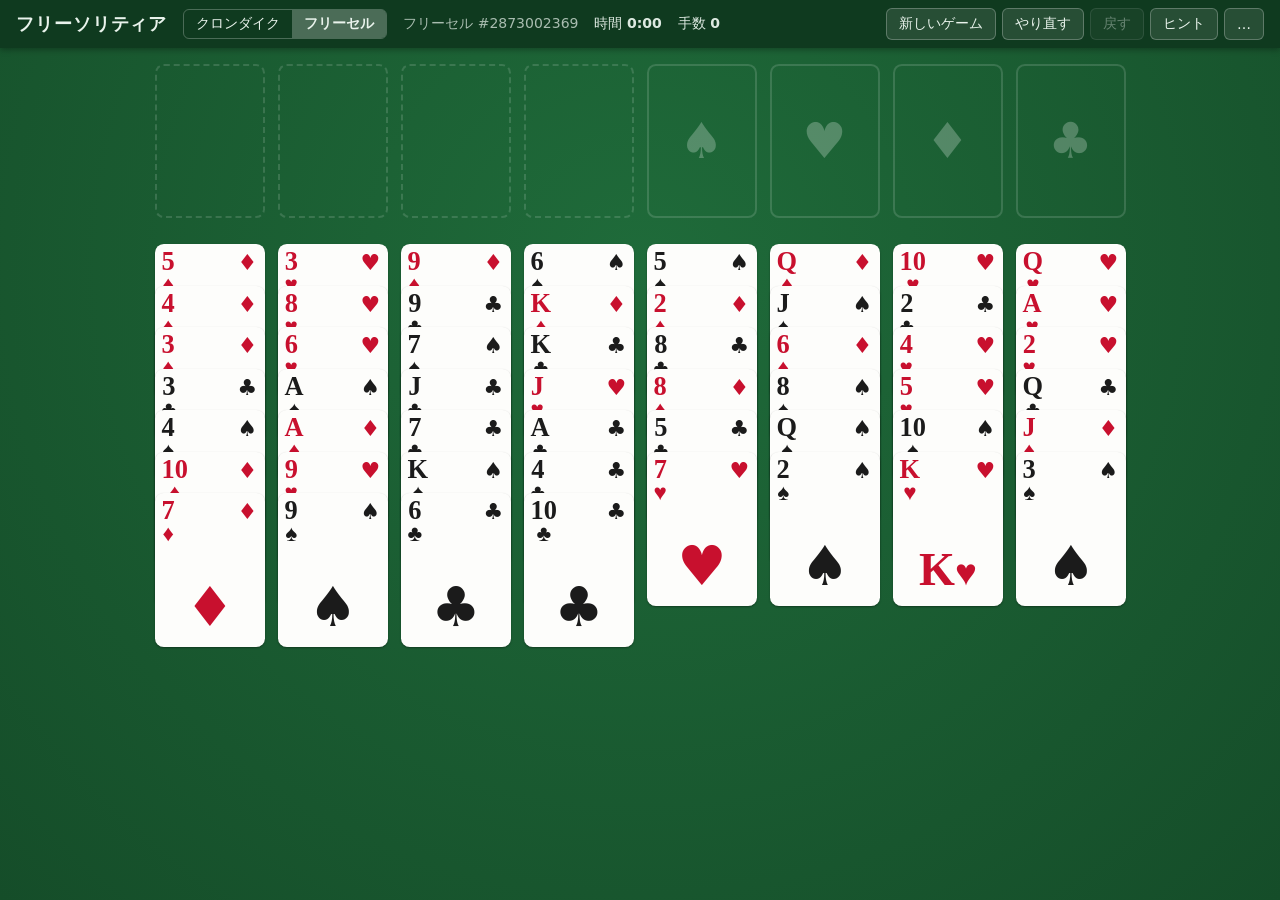
==== freecell.html @ f9625cfc "Add FreeCell with guaranteed-winnable random deals - fc-solver.js: deal generator and best-first sol" ====
<!DOCTYPE html>
<html lang="ja">
<head>
<meta charset="utf-8">
<meta name="viewport" content="width=device-width, initial-scale=1">
<title>フリーセル - フリーソリティア</title>
<meta name="description" content="無料で遊べるフリーセル。毎回その場で新しい配置を生成し、すべてクリア可能な配置だけを配ります。">
<link rel="stylesheet" href="style.css">
</head>
<body>
<header class="bar">
  <h1 class="logo">フリーソリティア</h1>
  <nav class="games"><a href="index.html">クロンダイク</a><a href="freecell.html" class="on">フリーセル</a></nav>
  <div class="info">
    <span id="dealNo" title="ゲーム番号">#-</span>
    <span>時間 <b id="time">0:00</b></span>
    <span>手数 <b id="moves">0</b></span>
  </div>
  <nav class="actions">
    <button id="btnNew" title="新しいゲーム (N)">新しいゲーム</button>
    <button id="btnRestart" title="同じ配置で最初から">やり直す</button>
    <button id="btnUndo" title="元に戻す (Ctrl+Z)">戻す</button>
    <button id="btnHint" title="ヒント (H)">ヒント</button>
    <button id="btnMenu" title="その他">…</button>
  </nav>
</header>

<main id="board" aria-label="ゲーム盤"></main>
<div id="toast" role="status"></div>

<dialog id="menu">
  <h2>メニュー</h2>
  <div class="menu-row">
    <label for="seedInput">番号を指定して遊ぶ</label>
    <div class="seed-form">
      <input id="seedInput" type="number" min="0" max="4294967295" placeholder="0〜4294967295">
      <button id="btnSeed">配る</button>
    </div>
  </div>
  <h3>成績</h3>
  <table class="stats">
    <thead><tr><th></th><th>フリーセル</th></tr></thead>
    <tbody id="statsBody"></tbody>
  </table>
  <h3>遊び方</h3>
  <ul class="help">
    <li>配置はその場でランダムに生成され、コンピュータが解けることを確認した配置だけが配られます（約43億通り）。</li>
    <li>左上の4つがフリーセル（カードを1枚ずつ置ける場所）、右上が組札です。</li>
    <li>場の列には「数字が1つ小さく、色が違う」カードを重ねられます。空いた列には何でも置けます。</li>
    <li>並んだカードはまとめて動かせます（動かせる枚数＝(空きセル数+1)×2<sup>空き列数</sup>）。</li>
    <li>ドラッグで移動、クリックで置ける場所へ自動移動。不要になったカードは自動で組札へ移ります。</li>
    <li>キー操作：N 新しいゲーム ／ Ctrl+Z・Backspace 戻す ／ H ヒント</li>
  </ul>
  <div class="menu-foot">
    <button id="btnResetStats" class="subtle">成績をリセット</button>
    <button id="btnCloseMenu">閉じる</button>
  </div>
</dialog>

<dialog id="winDlg">
  <h2>クリア！</h2>
  <p id="winText"></p>
  <div class="menu-foot">
    <button id="btnWinNew" class="primary">次のゲーム</button>
  </div>
</dialog>
<canvas id="fx"></canvas>

<script src="common.js"></script>
<script src="fc-solver.js"></script>
<script src="freecell.js"></script>
</body>
</html>
---- style.css ----
:root {
  --felt: #1f6b3a;
  --felt-dark: #154d29;
  --bar: #0f3a1f;
  --bar-text: #e9f3ec;
  --card: #fdfdfb;
  --red: #c8102e;
  --black: #1b1b1b;
  --slot: rgba(255,255,255,.14);
  --hl: #ffd34d;
  --cw: 90px;
  --ch: 128px;
}
* { box-sizing: border-box; }
html, body { margin: 0; height: 100%; }
body {
  background: radial-gradient(ellipse at 50% 30%, var(--felt) 0%, var(--felt-dark) 100%) fixed;
  color: var(--bar-text);
  font-family: system-ui, -apple-system, "Segoe UI", "Hiragino Kaku Gothic ProN", "Yu Gothic UI", Meiryo, sans-serif;
  overflow-x: hidden;
  user-select: none; -webkit-user-select: none;
}
.bar {
  display: flex; align-items: center; gap: 16px; flex-wrap: wrap;
  padding: 8px 16px; background: var(--bar); box-shadow: 0 2px 6px rgba(0,0,0,.3);
}
.logo { font-size: 18px; margin: 0; font-weight: 700; letter-spacing: .05em; }
.games { display: flex; border: 1px solid rgba(255,255,255,.25); border-radius: 6px; overflow: hidden; }
.games a { color: var(--bar-text); text-decoration: none; font-size: 14px; padding: 5px 12px; }
.games a:hover { background: rgba(255,255,255,.15); }
.games a.on { background: rgba(255,255,255,.25); font-weight: 700; }
.info { display: flex; gap: 16px; font-size: 14px; opacity: .95; font-variant-numeric: tabular-nums; }
.info b { font-weight: 600; }
#dealNo { opacity: .75; }
.actions { margin-left: auto; display: flex; gap: 6px; flex-wrap: wrap; }
button, select {
  font: inherit; font-size: 14px; color: var(--bar-text); background: rgba(255,255,255,.1);
  border: 1px solid rgba(255,255,255,.25); border-radius: 6px; padding: 6px 12px; cursor: pointer;
}
button:hover, select:hover { background: rgba(255,255,255,.2); }
button:disabled { opacity: .4; cursor: default; }
select option { color: #000; }
button.primary { background: #f0c541; color: #222; border-color: #f0c541; font-weight: 700; }
button.subtle { background: transparent; }

#board { position: relative; margin: 0 auto; touch-action: none; }
.slot {
  position: absolute; width: var(--cw); height: var(--ch); border-radius: calc(var(--cw) * .08);
  border: 2px solid var(--slot); display: flex; align-items: center; justify-content: center;
  color: rgba(255,255,255,.25); font-size: calc(var(--cw) * .45);
}
.slot.stock { cursor: pointer; }
.slot.cell { border-style: dashed; }
.slot.stock::after { content: "↻"; }
.slot.stock.done::after { content: "✕"; font-size: .6em; }

.card {
  position: absolute; left: 0; top: 0; width: var(--cw); height: var(--ch);
  border-radius: calc(var(--cw) * .08); background: var(--card);
  box-shadow: 0 1px 2px rgba(0,0,0,.35);
  transition: transform .18s ease-out;
  will-change: transform; cursor: default;
}
.card.anim-off { transition: none; }
.card.movable { cursor: grab; }
.card.dragging { cursor: grabbing; box-shadow: 0 8px 18px rgba(0,0,0,.45); }
.card .f { position: absolute; inset: 0; border-radius: inherit; overflow: hidden; }
.card.red .f { color: var(--red); }
.card.black .f { color: var(--black); }
.card .tl { position: absolute; left: 6%; top: 3%; line-height: .95; font-weight: 700; text-align: center;
  font-size: calc(var(--cw) * .24); font-family: Georgia, "Times New Roman", serif; }
.card .tl small { display: block; font-size: .85em; }
.card .tr { position: absolute; right: 7%; top: 4%; font-size: calc(var(--cw) * .2); }
.card .mid { position: absolute; left: 0; right: 0; bottom: 8%; text-align: center; font-size: calc(var(--cw) * .5); line-height: 1; }
.card .mid.face { font-family: Georgia, serif; font-weight: 700; font-size: calc(var(--cw) * .42); }
.card .mid.face i { font-style: normal; font-size: .8em; }
.card.down { background:
    repeating-linear-gradient(45deg, rgba(255,255,255,.12) 0 4px, transparent 4px 8px),
    linear-gradient(135deg, #2f5fb3, #1d3f80);
  border: 3px solid #fff; cursor: default; }
.card.down .f { display: none; }
.card.down.stockcard { cursor: pointer; }
.card.hint { box-shadow: 0 0 0 3px var(--hl), 0 0 14px 3px var(--hl); }
.slot.hint { border-color: var(--hl); box-shadow: 0 0 14px 3px var(--hl); }
.card.shake { animation: shake .3s; }
@keyframes shake { 25% { margin-left: -5px; } 75% { margin-left: 5px; } }

#toast {
  position: fixed; left: 50%; bottom: 24px; transform: translateX(-50%) translateY(20px);
  background: rgba(0,0,0,.8); color: #fff; padding: 10px 18px; border-radius: 8px; font-size: 14px;
  opacity: 0; pointer-events: none; transition: opacity .2s, transform .2s; max-width: calc(100% - 32px); text-align: center;
}
#toast.show { opacity: 1; transform: translateX(-50%) translateY(0); }

dialog {
  border: none; border-radius: 12px; padding: 20px 24px; max-width: min(520px, calc(100% - 32px));
  background: #fff; color: #222; box-shadow: 0 10px 40px rgba(0,0,0,.4);
}
dialog::backdrop { background: rgba(0,0,0,.45); }
dialog h2 { margin: 0 0 12px; font-size: 20px; }
dialog h3 { margin: 18px 0 8px; font-size: 15px; }
dialog button, dialog input { color: #222; background: #f2f2f2; border: 1px solid #ccc; }
dialog button:hover { background: #e6e6e6; }
dialog button.primary { background: #f0c541; border-color: #e0b530; }
.menu-row label { font-size: 14px; display: block; margin-bottom: 6px; }
.seed-form { display: flex; gap: 6px; }
.seed-form input { flex: 1; font: inherit; padding: 6px 8px; border-radius: 6px; min-width: 0; }
.stats { border-collapse: collapse; width: 100%; font-size: 14px; font-variant-numeric: tabular-nums; }
.stats th, .stats td { padding: 4px 8px; border-bottom: 1px solid #eee; text-align: right; }
.stats th:first-child, .stats td:first-child { text-align: left; }
.help { font-size: 13px; line-height: 1.6; padding-left: 20px; margin: 0; color: #444; }
.menu-foot { display: flex; justify-content: space-between; gap: 8px; margin-top: 18px; }
#winDlg { text-align: center; }
#winDlg .menu-foot { justify-content: center; }
#winText { font-size: 15px; line-height: 1.7; }
#fx { position: fixed; inset: 0; pointer-events: none; z-index: 5; }

@media (max-width: 700px) {
  .bar { gap: 8px; padding: 6px 10px; }
  .logo { font-size: 15px; }
  .actions { margin-left: 0; }
  button, select { padding: 5px 8px; font-size: 13px; }
}
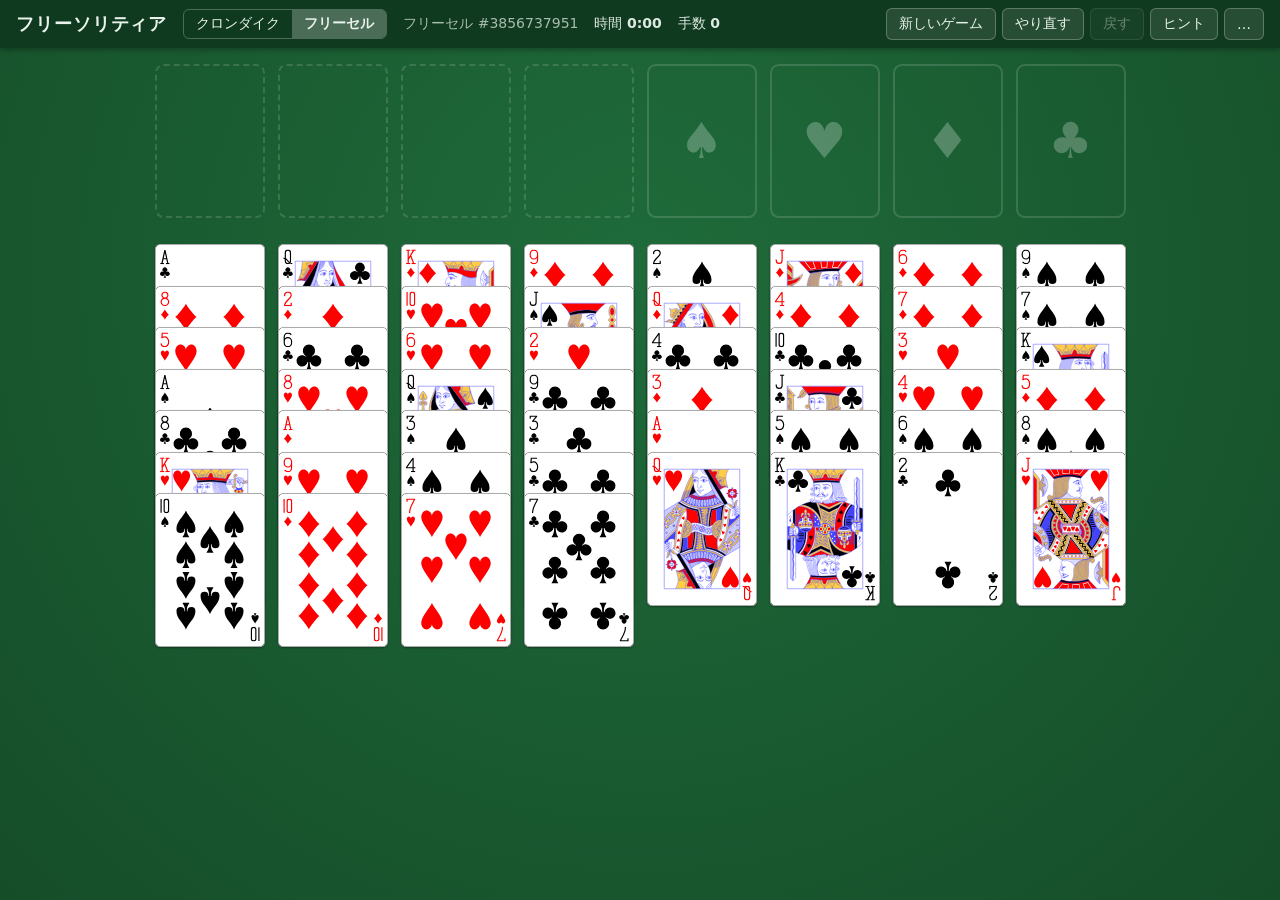
==== commit ebce834b: "Use classic illustrated card faces (CC0) with a simple-design option Card SVGs are Adrian Kennard's " ====
--- a/freecell.html
+++ b/freecell.html
@@ -30,6 +30,13 @@
 
 <dialog id="menu">
   <h2>メニュー</h2>
+  <div class="menu-row">
+    <label for="cardStyle">カードのデザイン</label>
+    <select id="cardStyle">
+      <option value="classic">クラシック（絵札あり）</option>
+      <option value="simple">シンプル（大きな文字で見やすい）</option>
+    </select>
+  </div>
   <div class="menu-row">
     <label for="seedInput">番号を指定して遊ぶ</label>
     <div class="seed-form">
--- a/style.css
+++ b/style.css
@@ -74,6 +74,10 @@
 .card .mid { position: absolute; left: 0; right: 0; bottom: 8%; text-align: center; font-size: calc(var(--cw) * .5); line-height: 1; }
 .card .mid.face { font-family: Georgia, serif; font-weight: 700; font-size: calc(var(--cw) * .42); }
 .card .mid.face i { font-style: normal; font-size: .8em; }
+.card .art { display: none; position: absolute; inset: 0; width: 100%; height: 100%; pointer-events: none; }
+.classic .card .art { display: block; }
+.classic .card .simple { display: none; }
+.classic .card { border-radius: calc(var(--cw) * .05); }
 .card.down { background:
     repeating-linear-gradient(45deg, rgba(255,255,255,.12) 0 4px, transparent 4px 8px),
     linear-gradient(135deg, #2f5fb3, #1d3f80);
@@ -102,6 +106,8 @@
 dialog button, dialog input { color: #222; background: #f2f2f2; border: 1px solid #ccc; }
 dialog button:hover { background: #e6e6e6; }
 dialog button.primary { background: #f0c541; border-color: #e0b530; }
+.menu-row { margin-bottom: 12px; }
+.menu-row select { color: #222; background: #f2f2f2; border: 1px solid #ccc; }
 .menu-row label { font-size: 14px; display: block; margin-bottom: 6px; }
 .seed-form { display: flex; gap: 6px; }
 .seed-form input { flex: 1; font: inherit; padding: 6px 8px; border-radius: 6px; min-width: 0; }
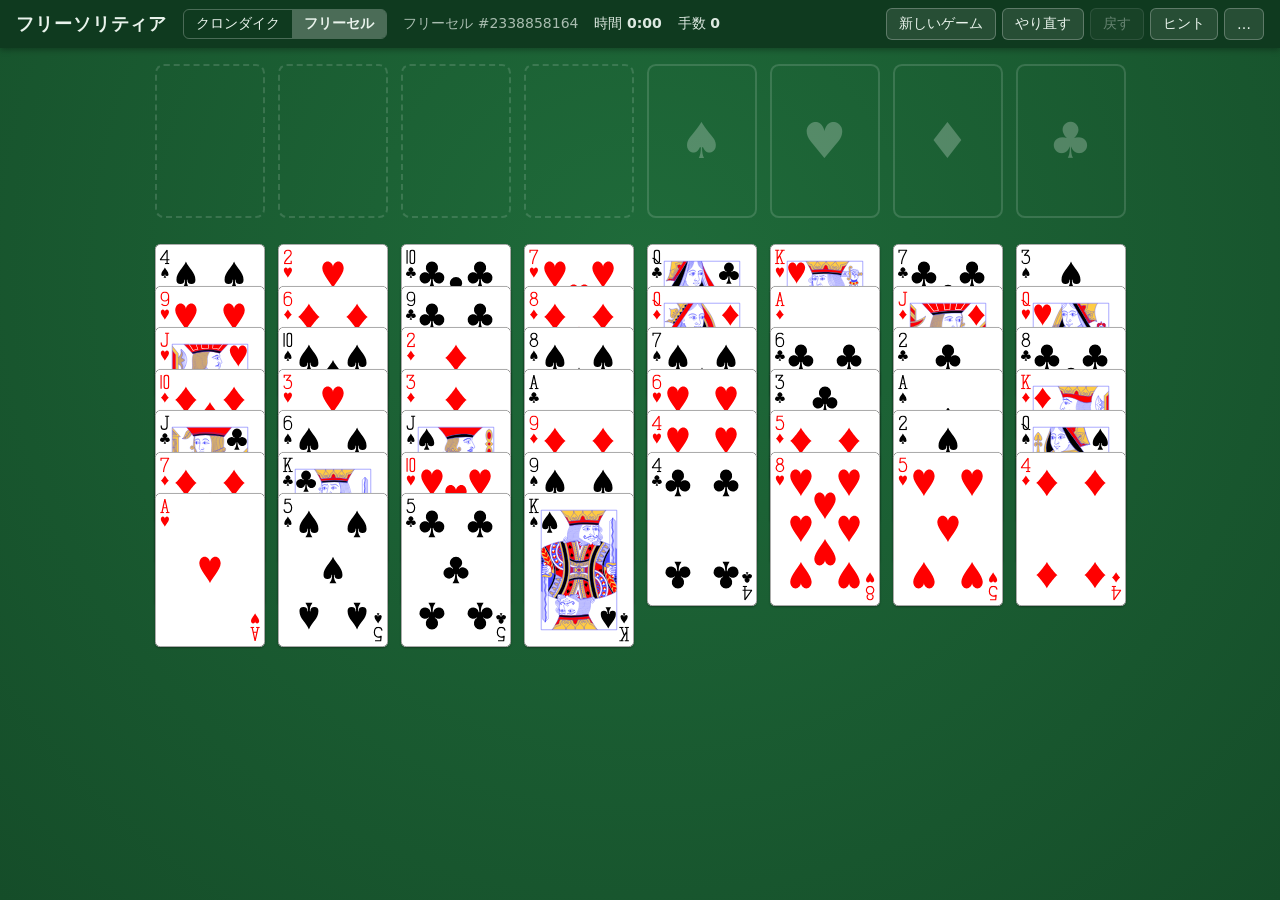
==== commit 0525dbbb: "Add version query to script/style URLs so browsers load updates Without it, browsers keep serving th" ====
--- a/freecell.html
+++ b/freecell.html
@@ -5,7 +5,7 @@
 <meta name="viewport" content="width=device-width, initial-scale=1">
 <title>フリーセル - フリーソリティア</title>
 <meta name="description" content="無料で遊べるフリーセル。毎回その場で新しい配置を生成し、すべてクリア可能な配置だけを配ります。">
-<link rel="stylesheet" href="style.css">
+<link rel="stylesheet" href="style.css?v=4">
 </head>
 <body>
 <header class="bar">
@@ -73,8 +73,8 @@
 </dialog>
 <canvas id="fx"></canvas>
 
-<script src="common.js"></script>
-<script src="fc-solver.js"></script>
-<script src="freecell.js"></script>
+<script src="common.js?v=4"></script>
+<script src="fc-solver.js?v=4"></script>
+<script src="freecell.js?v=4"></script>
 </body>
 </html>
--- a/style.css
+++ b/style.css
@@ -62,6 +62,7 @@
   will-change: transform; cursor: default;
 }
 .card.anim-off { transition: none; }
+.card.slow { transition: transform .38s ease-in-out; }
 .card.movable { cursor: grab; }
 .card.dragging { cursor: grabbing; box-shadow: 0 8px 18px rgba(0,0,0,.45); }
 .card .f { position: absolute; inset: 0; border-radius: inherit; overflow: hidden; }
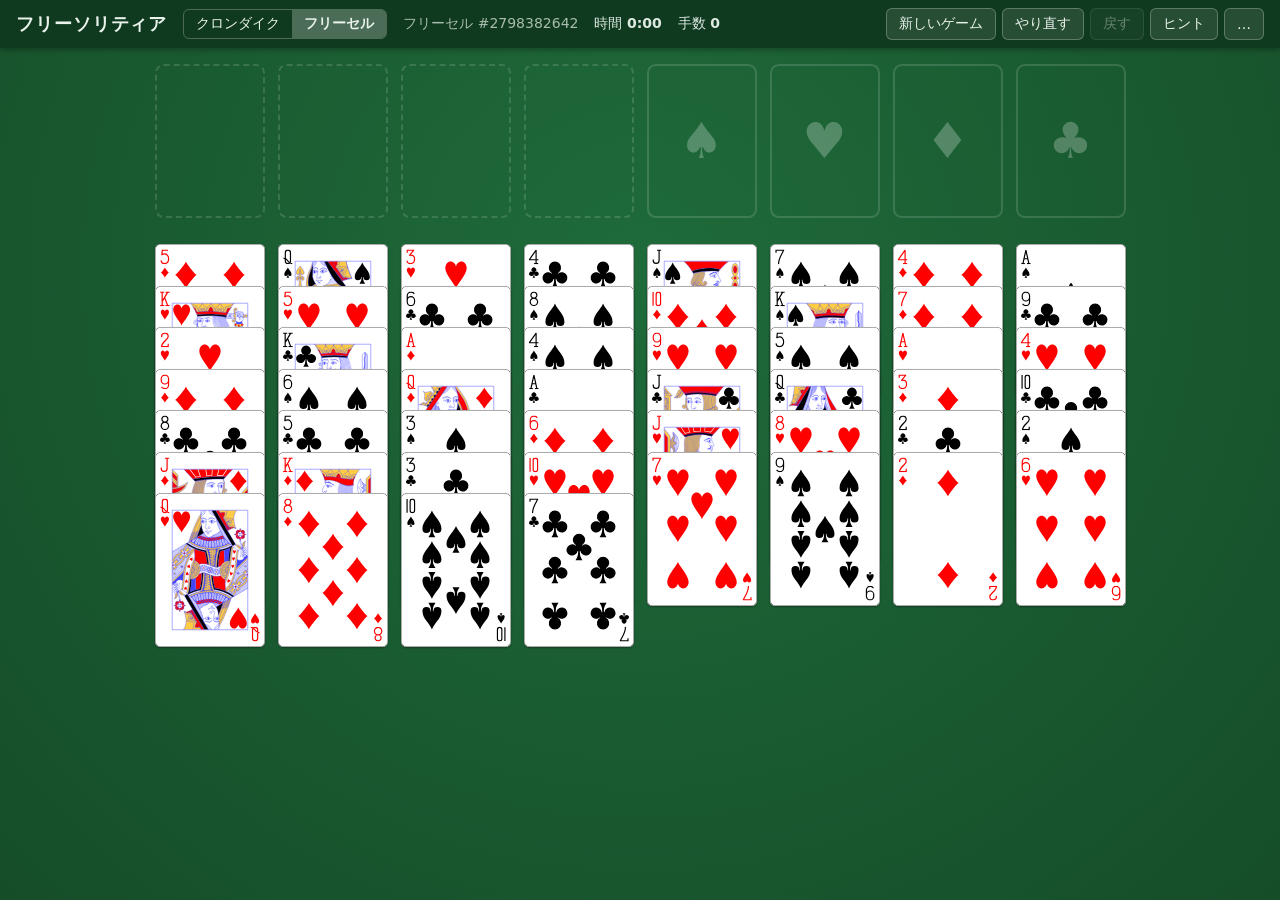
==== commit 7ce765c3: "Auto-finish once the tableau is face up, scores with titles, idle glow - Klondike: finish automatica" ====
--- a/freecell.html
+++ b/freecell.html
@@ -5,7 +5,7 @@
 <meta name="viewport" content="width=device-width, initial-scale=1">
 <title>フリーセル - フリーソリティア</title>
 <meta name="description" content="無料で遊べるフリーセル。毎回その場で新しい配置を生成し、すべてクリア可能な配置だけを配ります。">
-<link rel="stylesheet" href="style.css?v=4">
+<link rel="stylesheet" href="style.css?v=5">
 </head>
 <body>
 <header class="bar">
@@ -38,6 +38,15 @@
     </select>
   </div>
   <div class="menu-row">
+    <label for="idleGlow">しばらく操作しないとき、動かせるカードを光らせる</label>
+    <select id="idleGlow">
+      <option value="10">10秒後</option>
+      <option value="15">15秒後</option>
+      <option value="30">30秒後</option>
+      <option value="0">光らせない</option>
+    </select>
+  </div>
+  <div class="menu-row">
     <label for="seedInput">番号を指定して遊ぶ</label>
     <div class="seed-form">
       <input id="seedInput" type="number" min="0" max="4294967295" placeholder="0〜4294967295">
@@ -51,6 +60,7 @@
   </table>
   <h3>遊び方</h3>
   <ul class="help">
+    <li>クリアすると手数と時間からスコアを計算し、称号（見習い・初級者・中級者・上級者・達人・名人）が出ます。少ない手数・短い時間ほど高得点です。</li>
     <li>配置はその場でランダムに生成され、コンピュータが解けることを確認した配置だけが配られます（約43億通り）。</li>
     <li>左上の4つがフリーセル（カードを1枚ずつ置ける場所）、右上が組札です。</li>
     <li>場の列には「数字が1つ小さく、色が違う」カードを重ねられます。空いた列には何でも置けます。</li>
@@ -73,8 +83,8 @@
 </dialog>
 <canvas id="fx"></canvas>
 
-<script src="common.js?v=4"></script>
-<script src="fc-solver.js?v=4"></script>
-<script src="freecell.js?v=4"></script>
+<script src="common.js?v=5"></script>
+<script src="fc-solver.js?v=5"></script>
+<script src="freecell.js?v=5"></script>
 </body>
 </html>
--- a/style.css
+++ b/style.css
@@ -85,6 +85,11 @@
   border: 3px solid #fff; cursor: default; }
 .card.down .f { display: none; }
 .card.down.stockcard { cursor: pointer; }
+.card.glow, .slot.glow { animation: glow 1.6s ease-in-out infinite; }
+@keyframes glow {
+  0%, 100% { box-shadow: 0 0 0 2px rgba(130, 220, 255, .55), 0 0 8px 2px rgba(130, 220, 255, .35); }
+  50% { box-shadow: 0 0 0 3px rgba(130, 220, 255, .95), 0 0 18px 6px rgba(130, 220, 255, .7); }
+}
 .card.hint { box-shadow: 0 0 0 3px var(--hl), 0 0 14px 3px var(--hl); }
 .slot.hint { border-color: var(--hl); box-shadow: 0 0 14px 3px var(--hl); }
 .card.shake { animation: shake .3s; }
@@ -120,6 +125,9 @@
 #winDlg { text-align: center; }
 #winDlg .menu-foot { justify-content: center; }
 #winText { font-size: 15px; line-height: 1.7; }
+#winText .rank { font-size: 40px; font-weight: 800; letter-spacing: .08em; line-height: 1.2; margin: 4px 0 2px; }
+#winText .score { font-size: 20px; margin-bottom: 6px; }
+#winText .news { color: #c8102e; font-weight: 700; }
 #fx { position: fixed; inset: 0; pointer-events: none; z-index: 5; }
 
 @media (max-width: 700px) {
